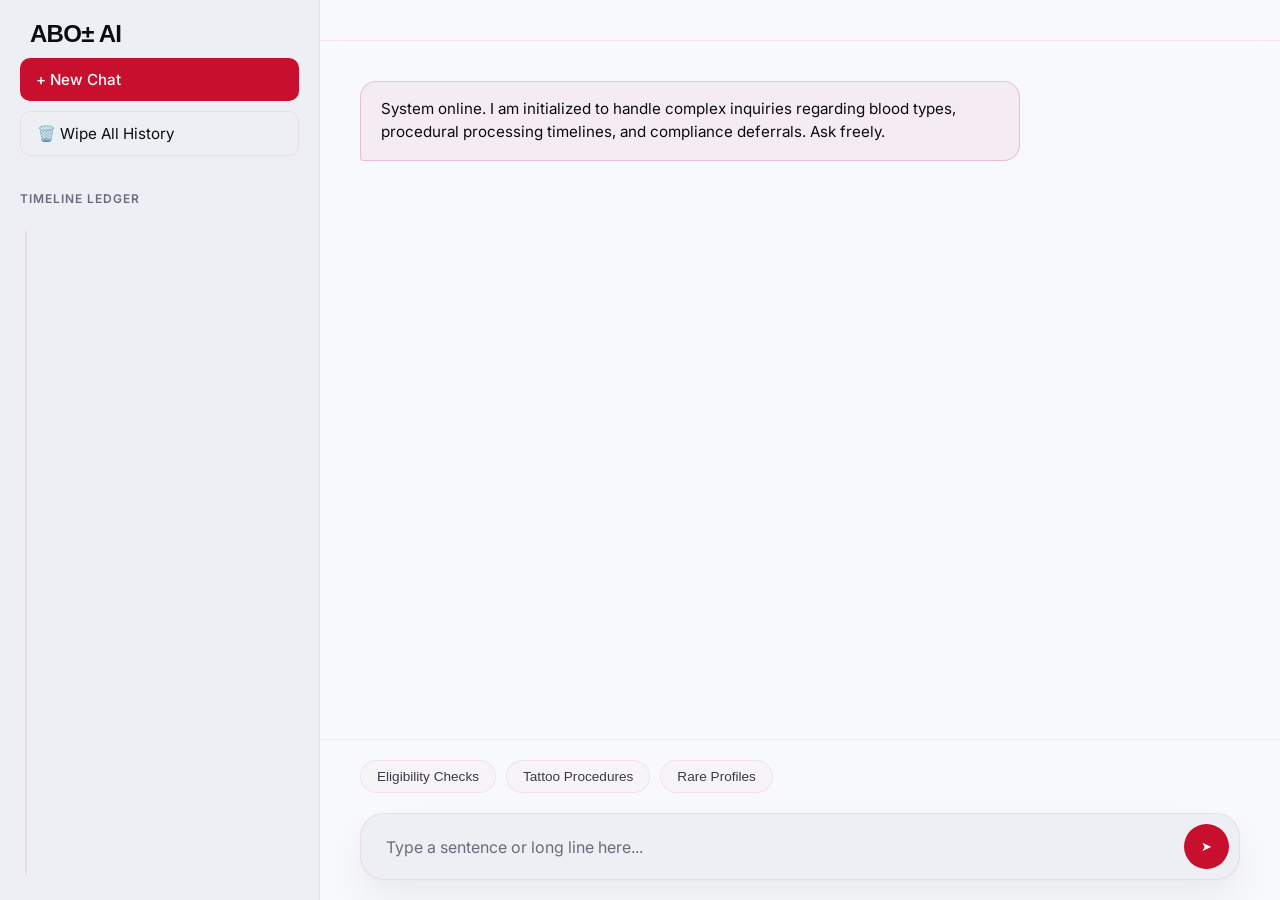
==== aboAI.html @ 91d69509 "Added new feature" ====
<!DOCTYPE html>
<html lang="en" data-theme="dark">
<head>
    <meta charset="UTF-8">
    <meta name="viewport" content="width=device-width, initial-scale=1.0">
    <title>ABO± AI</title>
    <link href="https://fonts.googleapis.com/css2?family=Inter:wght@300;400;500;600&display=swap" rel="stylesheet">
    <link rel="stylesheet" href="abostyles.css">
    <script>
      // Instantly grabs the theme from the main website before the page even renders
      (function(){
        try {
          var t = localStorage.getItem('theme') || 'light';
          document.documentElement.setAttribute('data-theme', t);
        } catch(e) { /* ignore */ }
      })();
    </script>
</head> 
<body>
<div class="sidebar">
        <div class="logo">
            <span class="logo" id="logo"></span> ABO± AI
        </div>
        <button class="btn btn-primary" onclick="startNewChat()">+ New Chat</button>
        <button class="btn" onclick="clearAllHistory()">🗑️ Wipe All History</button>
        
        <div style="margin-top: 25px; font-size: 0.75rem; color: var(--tm); text-transform: uppercase; letter-spacing: 1px; font-weight: 600;">Timeline Ledger</div>
        <div class="history-container" id="historyContainer">
            </div>
    </div>

    <div class="main-chat">
        <div class="header">
        </div>

        <div class="chat-window" id="chatWindow">
            <div class="message msg-ai">
                System online. I am initialized to handle complex inquiries regarding blood types, procedural processing timelines, and compliance deferrals. Ask freely.
            </div>
        </div>

        <div class="input-area">
            <div class="quick-actions">
                <button class="quick-btn" onclick="sendQuickMessage('Am I eligible to donate?')">Eligibility Checks</button>
                <button class="quick-btn" onclick="sendQuickMessage('Can I donate with a tattoo?')">Tattoo Procedures</button>
                <button class="quick-btn" onclick="sendQuickMessage('What are the rare blood types?')">Rare Profiles</button>
            </div>
            <div class="input-box">
                <input type="text" id="userInput" placeholder="Type a sentence or long line here..." autocomplete="off" onkeypress="handleEnter(event)">
                <button class="send-btn" onclick="processUserInput()">➤</button>
            </div>
        </div>
    </div>
    
    <script src="aboscript.js"></script>
</body>
</html>
---- abostyles.css ----
:root {
            --c:        #C8102E; 
            --cb:       #FF1F3D; 
            --fd:       'Cabinet Grotesk', sans-serif;
            --fb:       'Inter Variable', 'Inter', sans-serif;
            --r3:       24px; 
            --r2:       16px; 
            --r1:       10px;
            --ease:     cubic-bezier(0.16, 1, 0.3, 1);
            --spring:   cubic-bezier(0.34, 1.56, 0.64, 1);

            /* Dark Mode */
            --cg:       rgba(200, 16, 46, 0.38); 
            --cs:       rgba(200, 16, 46, 0.10); 
            --bg:       #05050A; 
            --bg2:      #0A0A14; 
            --card:     rgba(10, 10, 20, 0.75);
            --glass:    rgba(255, 255, 255, 0.03);
            --gborder:  rgba(255, 255, 255, 0.08);
            
            --tp:       #F4F4F9; 
            --ts:       rgba(244, 244, 249, 0.65);
            --tm:       rgba(244, 244, 249, 0.35);
            
            --sc:       0 20px 50px rgba(0, 0, 0, 0.6), inset 0 1px 0 rgba(255, 255, 255, 0.1);
            --sg:       0 0 100px rgba(200, 16, 46, 0.25), 0 30px 80px rgba(0, 0, 0, 0.7);
        }

        [data-theme="light"] {
            --bg:       #F8F9FC; 
            --bg2:      #EDEFF5; 
            --card:     rgba(255, 255, 255, 0.85); 
            --glass:    rgba(200, 16, 46, 0.02); 
            --gborder:  rgba(200, 16, 46, 0.08); 
            --cg:       rgba(200, 16, 46, 0.20);
            --cs:       rgba(200, 16, 46, 0.05);
            --tp:       #0B0B13; 
            --ts:       #3A3A47; 
            --tm:       #6B6B7B; 
            --sc:       0 20px 40px rgba(11, 11, 19, 0.06), 0 1px 3px rgba(11, 11, 19, 0.02);
            --sg:       0 0 60px rgba(200, 16, 46, 0.08), 0 20px 50px rgba(11, 11, 19, 0.05);
        }

        * { box-sizing: border-box; margin: 0; padding: 0; }
        body {
            font-family: var(--fb);
            background-color: var(--bg);
            color: var(--tp);
            display: flex;
            height: 100vh;
            overflow: hidden;
            transition: background-color 0.3s var(--ease), color 0.3s var(--ease);
        }

        /* --- Sidebar Navigation --- */
        .sidebar {
            width: 320px;
            background-color: var(--bg2);
            border-right: 1px solid var(--gborder);
            display: flex;
            flex-direction: column;
            padding: 20px;
            z-index: 10;
        }
        .brand {
            font-size: 1.2rem;
            font-weight: 600;
            color: var(--c);
            margin-bottom: 25px;
            display: flex;
            align-items: center;
            gap: 10px;
        }
        .btn {
            background: transparent;
            color: var(--tp);
            border: 1px solid var(--gborder);
            padding: 12px 16px;
            border-radius: var(--r1);
            cursor: pointer;
            font-family: var(--fb);
            font-size: 0.95rem;
            text-align: left;
            transition: all 0.2s var(--ease);
            margin-bottom: 10px;
            display: flex;
            align-items: center;
            gap: 10px;
        }
        .btn:hover { background-color: var(--cs); border-color: var(--c); }
        .btn-primary { background-color: var(--c); color: white; border: none; font-weight: 500;}
        .btn-primary:hover { background-color: var(--cb); box-shadow: 0 0 15px var(--cg); }
        
        /* --- Timeline History Dot Line Layout --- */
        .history-container {
            flex: 1;
            overflow-y: auto;
            margin-top: 20px;
            padding-left: 15px;
            position: relative;
        }
        /* The structural vertical dot-line track */
        .history-container::before {
            content: '';
            position: absolute;
            left: 5px;
            top: 5px;
            bottom: 5px;
            width: 2px;
            background-color: var(--gborder);
        }
        .history-item {
            position: relative;
            display: flex;
            align-items: center;
            justify-content: space-between;
            padding: 10px 12px;
            background-color: var(--glass);
            border: 1px solid var(--gborder);
            border-radius: var(--r1);
            margin-bottom: 12px;
            transition: all 0.2s var(--ease);
        }
        .history-item:hover {
            border-color: var(--tm);
            background-color: rgba(255, 255, 255, 0.05);
        }
        .history-item.pinned {
            border-color: var(--cg);
            background-color: var(--cs);
        }
        /* The individual dots connected to the line */
        .history-item::before {
            content: '';
            position: absolute;
            left: -14px;
            top: 50%;
            transform: translateY(-50%);
            width: 8px;
            height: 8px;
            border-radius: 50%;
            background-color: var(--tm);
            border: 2px solid var(--bg2);
            transition: background-color 0.2s var(--ease);
            z-index: 2;
        }
        .history-item:hover::before { background-color: var(--c); }
        .history-item.pinned::before { background-color: var(--cb); }

        .history-text {
            font-size: 0.85rem;
            color: var(--ts);
            white-space: nowrap;
            overflow: hidden;
            text-overflow: ellipsis;
            width: 70%;
            cursor: pointer;
        }
        .history-actions {
            display: flex;
            gap: 6px;
        }
        .action-btn {
            background: transparent;
            border: none;
            cursor: pointer;
            padding: 4px;
            font-size: 0.9rem;
            border-radius: 4px;
            transition: transform 0.1s ease, opacity 0.2s ease;
            opacity: 0.6;
        }
        .action-btn:hover { opacity: 1; transform: scale(1.15); }

        /* --- Active Session Indicators --- */
.history-item.active {
    border-color: var(--c);
    background-color: var(--cs);
}

.history-item.active::before {
    background-color: var(--c);
}

.history-item.active .history-text {
    color: var(--tp);
    font-weight: 500;
}

/* Adjust action buttons to align perfectly with SVG rendering */
.action-btn {
    display: inline-flex;
    align-items: center;
    justify-content: center;
}
.action-btn hover {
    color: var(--cb) !important;
}

        /* --- Main Interface Layout --- */
        .main-chat {
            flex: 1;
            display: flex;
            flex-direction: column;
            position: relative;
        }
        .header {
            padding: 20px 40px;
            border-bottom: 1px solid var(--gborder);
            display: flex;
            justify-content: space-between;
            align-items: center;
            background-color: rgba(var(--bg), 0.8);
            backdrop-filter: blur(10px);
        }
        .theme-toggle {
            background: var(--glass);
            border: 1px solid var(--gborder);
            color: var(--tp);
            padding: 8px 16px;
            border-radius: var(--r1);
            cursor: pointer;
        }

        .chat-window {
            flex: 1;
            padding: 40px;
            overflow-y: auto;
            display: flex;
            flex-direction: column;
            gap: 20px;
        }
        .message {
            max-width: 75%;
            padding: 16px 20px;
            border-radius: var(--r2);
            line-height: 1.5;
            font-size: 0.95rem;
            animation: fadeIn 0.25s var(--ease);
        }
        @keyframes fadeIn { from { opacity: 0; transform: translateY(8px); } to { opacity: 1; transform: translateY(0); } }
        
        .msg-user {
            align-self: flex-end;
            background-color: var(--glass);
            border: 1px solid var(--gborder);
            color: var(--tp);
            border-bottom-right-radius: 4px;
        }
        .msg-ai {
            align-self: flex-start;
            background-color: var(--cs);
            border: 1px solid var(--cg);
            color: var(--tp);
            border-bottom-left-radius: 4px;
        }

        /* --- Input System --- */
        .input-area {
            padding: 20px 40px;
            background-color: var(--bg);
            border-top: 1px solid var(--gborder);
        }
        .quick-actions {
            display: flex;
            gap: 10px;
            margin-bottom: 15px;
            overflow-x: auto;
            padding-bottom: 5px;
        }
        .quick-btn {
            background: var(--glass);
            border: 1px solid var(--gborder);
            color: var(--ts);
            padding: 8px 16px;
            border-radius: 20px;
            font-size: 0.85rem;
            cursor: pointer;
            white-space: nowrap;
            transition: all 0.2s var(--ease);
        }
        .quick-btn:hover { background: var(--cs); color: var(--c); border-color: var(--cg); }

        .input-box {
            display: flex;
            gap: 10px;
            background-color: var(--bg2);
            padding: 10px;
            border-radius: var(--r3);
            border: 1px solid var(--gborder);
            box-shadow: var(--sc);
        }
        .input-box input {
            flex: 1;
            background: transparent;
            border: none;
            color: var(--tp);
            padding: 10px 15px;
            font-size: 1rem;
            font-family: var(--fb);
            outline: none;
        }
        .input-box input::placeholder { color: var(--tm); }
        .send-btn {
            background-color: var(--c);
            color: white;
            border: none;
            border-radius: 50%;
            width: 45px;
            height: 45px;
            cursor: pointer;
            display: flex;
            align-items: center;
            justify-content: center;
            transition: background-color 0.2s var(--ease);
        }
        .send-btn:hover { background-color: var(--cb); }

        @media (max-width: 768px) {
            .sidebar { display: none; }
            .chat-window, .input-area { padding: 20px; }
            .message { max-width: 90%; }
        }
        .logo { font-family: var(--fd); font-size: 1.5rem; font-weight: 800; letter-spacing: -0.03em; display: flex; align-items: center; gap: 10px; flex-shrink: 0; margin-bottom: 10px;}

        /* Hover effect to make the border and background lightly red */
        .dlt {
            background-color: #fef2f2;
            border-color: #ef4444;
            color: #ef4444;
        }

        /* Controls the size of the SVG inside the button */
        .dlt {
            width: 18px;
            height: 18px;
        }
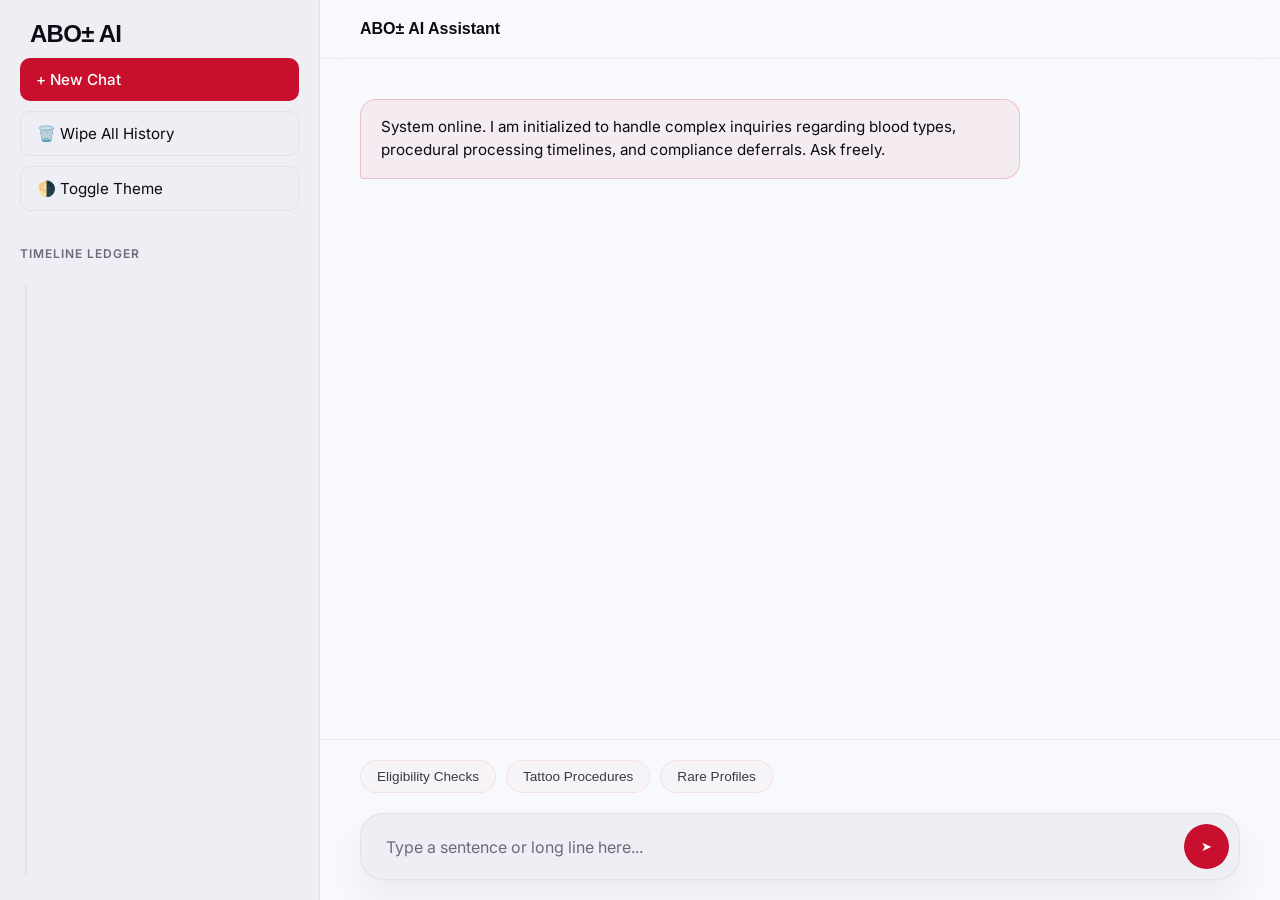
==== commit 3c9e41fb: "Fixed bug" ====
--- a/aboAI.html
+++ b/aboAI.html
@@ -17,12 +17,15 @@
     </script>
 </head> 
 <body>
-<div class="sidebar">
+    <div class="sidebar-overlay" id="sidebarOverlay"></div>
+
+    <div class="sidebar">
         <div class="logo">
             <span class="logo" id="logo"></span> ABO± AI
         </div>
         <button class="btn btn-primary" onclick="startNewChat()">+ New Chat</button>
         <button class="btn" onclick="clearAllHistory()">🗑️ Wipe All History</button>
+        <button class="btn" onclick="toggleTheme()">🌗 Toggle Theme</button>
         
         <div style="margin-top: 25px; font-size: 0.75rem; color: var(--tm); text-transform: uppercase; letter-spacing: 1px; font-weight: 600;">Timeline Ledger</div>
         <div class="history-container" id="historyContainer">
@@ -31,6 +34,8 @@
 
     <div class="main-chat">
         <div class="header">
+            <button class="mobile-menu-toggle" id="menuToggle">☰</button>
+            <div class="header-title" style="font-family: var(--fd); font-weight: 700; color: var(--tp);">ABO± AI Assistant</div>
         </div>
 
         <div class="chat-window" id="chatWindow">
--- a/abostyles.css
+++ b/abostyles.css
@@ -1,337 +1,329 @@
 :root {
-            --c:        #C8102E; 
-            --cb:       #FF1F3D; 
-            --fd:       'Cabinet Grotesk', sans-serif;
-            --fb:       'Inter Variable', 'Inter', sans-serif;
-            --r3:       24px; 
-            --r2:       16px; 
-            --r1:       10px;
-            --ease:     cubic-bezier(0.16, 1, 0.3, 1);
-            --spring:   cubic-bezier(0.34, 1.56, 0.64, 1);
-
-            /* Dark Mode */
-            --cg:       rgba(200, 16, 46, 0.38); 
-            --cs:       rgba(200, 16, 46, 0.10); 
-            --bg:       #05050A; 
-            --bg2:      #0A0A14; 
-            --card:     rgba(10, 10, 20, 0.75);
-            --glass:    rgba(255, 255, 255, 0.03);
-            --gborder:  rgba(255, 255, 255, 0.08);
-            
-            --tp:       #F4F4F9; 
-            --ts:       rgba(244, 244, 249, 0.65);
-            --tm:       rgba(244, 244, 249, 0.35);
-            
-            --sc:       0 20px 50px rgba(0, 0, 0, 0.6), inset 0 1px 0 rgba(255, 255, 255, 0.1);
-            --sg:       0 0 100px rgba(200, 16, 46, 0.25), 0 30px 80px rgba(0, 0, 0, 0.7);
-        }
-
-        [data-theme="light"] {
-            --bg:       #F8F9FC; 
-            --bg2:      #EDEFF5; 
-            --card:     rgba(255, 255, 255, 0.85); 
-            --glass:    rgba(200, 16, 46, 0.02); 
-            --gborder:  rgba(200, 16, 46, 0.08); 
-            --cg:       rgba(200, 16, 46, 0.20);
-            --cs:       rgba(200, 16, 46, 0.05);
-            --tp:       #0B0B13; 
-            --ts:       #3A3A47; 
-            --tm:       #6B6B7B; 
-            --sc:       0 20px 40px rgba(11, 11, 19, 0.06), 0 1px 3px rgba(11, 11, 19, 0.02);
-            --sg:       0 0 60px rgba(200, 16, 46, 0.08), 0 20px 50px rgba(11, 11, 19, 0.05);
-        }
-
-        * { box-sizing: border-box; margin: 0; padding: 0; }
-        body {
-            font-family: var(--fb);
-            background-color: var(--bg);
-            color: var(--tp);
-            display: flex;
-            height: 100vh;
-            overflow: hidden;
-            transition: background-color 0.3s var(--ease), color 0.3s var(--ease);
-        }
-
-        /* --- Sidebar Navigation --- */
-        .sidebar {
-            width: 320px;
-            background-color: var(--bg2);
-            border-right: 1px solid var(--gborder);
-            display: flex;
-            flex-direction: column;
-            padding: 20px;
-            z-index: 10;
-        }
-        .brand {
-            font-size: 1.2rem;
-            font-weight: 600;
-            color: var(--c);
-            margin-bottom: 25px;
-            display: flex;
-            align-items: center;
-            gap: 10px;
-        }
-        .btn {
-            background: transparent;
-            color: var(--tp);
-            border: 1px solid var(--gborder);
-            padding: 12px 16px;
-            border-radius: var(--r1);
-            cursor: pointer;
-            font-family: var(--fb);
-            font-size: 0.95rem;
-            text-align: left;
-            transition: all 0.2s var(--ease);
-            margin-bottom: 10px;
-            display: flex;
-            align-items: center;
-            gap: 10px;
-        }
-        .btn:hover { background-color: var(--cs); border-color: var(--c); }
-        .btn-primary { background-color: var(--c); color: white; border: none; font-weight: 500;}
-        .btn-primary:hover { background-color: var(--cb); box-shadow: 0 0 15px var(--cg); }
-        
-        /* --- Timeline History Dot Line Layout --- */
-        .history-container {
-            flex: 1;
-            overflow-y: auto;
-            margin-top: 20px;
-            padding-left: 15px;
-            position: relative;
-        }
-        /* The structural vertical dot-line track */
-        .history-container::before {
-            content: '';
-            position: absolute;
-            left: 5px;
-            top: 5px;
-            bottom: 5px;
-            width: 2px;
-            background-color: var(--gborder);
-        }
-        .history-item {
-            position: relative;
-            display: flex;
-            align-items: center;
-            justify-content: space-between;
-            padding: 10px 12px;
-            background-color: var(--glass);
-            border: 1px solid var(--gborder);
-            border-radius: var(--r1);
-            margin-bottom: 12px;
-            transition: all 0.2s var(--ease);
-        }
-        .history-item:hover {
-            border-color: var(--tm);
-            background-color: rgba(255, 255, 255, 0.05);
-        }
-        .history-item.pinned {
-            border-color: var(--cg);
-            background-color: var(--cs);
-        }
-        /* The individual dots connected to the line */
-        .history-item::before {
-            content: '';
-            position: absolute;
-            left: -14px;
-            top: 50%;
-            transform: translateY(-50%);
-            width: 8px;
-            height: 8px;
-            border-radius: 50%;
-            background-color: var(--tm);
-            border: 2px solid var(--bg2);
-            transition: background-color 0.2s var(--ease);
-            z-index: 2;
-        }
-        .history-item:hover::before { background-color: var(--c); }
-        .history-item.pinned::before { background-color: var(--cb); }
-
-        .history-text {
-            font-size: 0.85rem;
-            color: var(--ts);
-            white-space: nowrap;
-            overflow: hidden;
-            text-overflow: ellipsis;
-            width: 70%;
-            cursor: pointer;
-        }
-        .history-actions {
-            display: flex;
-            gap: 6px;
-        }
-        .action-btn {
-            background: transparent;
-            border: none;
-            cursor: pointer;
-            padding: 4px;
-            font-size: 0.9rem;
-            border-radius: 4px;
-            transition: transform 0.1s ease, opacity 0.2s ease;
-            opacity: 0.6;
-        }
-        .action-btn:hover { opacity: 1; transform: scale(1.15); }
-
-        /* --- Active Session Indicators --- */
-.history-item.active {
-    border-color: var(--c);
-    background-color: var(--cs);
-}
-
-.history-item.active::before {
+    --c:        #C8102E; 
+    --cb:       #FF1F3D; 
+    --fd:       'Cabinet Grotesk', sans-serif;
+    --fb:       'Inter Variable', 'Inter', sans-serif;
+    --r3:       24px; 
+    --r2:       16px; 
+    --r1:       10px;
+    --ease:     cubic-bezier(0.16, 1, 0.3, 1);
+    --spring:   cubic-bezier(0.34, 1.56, 0.64, 1);
+
+    /* Dark Mode */
+    --cg:       rgba(200, 16, 46, 0.38); 
+    --cs:       rgba(200, 16, 46, 0.10); 
+    --bg:       #05050A; 
+    --bg2:      #0A0A14; 
+    --card:     rgba(10, 10, 20, 0.75);
+    --glass:    rgba(255, 255, 255, 0.03);
+    --gborder:  rgba(255, 255, 255, 0.08);
+    
+    --tp:       #F4F4F9; 
+    --ts:       rgba(244, 244, 249, 0.65);
+    --tm:       rgba(244, 244, 249, 0.35);
+    
+    --sc:       0 20px 50px rgba(0, 0, 0, 0.6), inset 0 1px 0 rgba(255, 255, 255, 0.1);
+    --sg:       0 0 100px rgba(200, 16, 46, 0.25), 0 30px 80px rgba(0, 0, 0, 0.7);
+}
+
+[data-theme="light"] {
+    --bg:       #F8F9FC; 
+    --bg2:      #EDEFF5; 
+    --card:     rgba(255, 255, 255, 0.85); 
+    --glass:    rgba(200, 16, 46, 0.02); 
+    --gborder:  rgba(200, 16, 46, 0.08); 
+    --cg:       rgba(200, 16, 46, 0.20);
+    --cs:       rgba(200, 16, 46, 0.05);
+    --tp:       #0B0B13; 
+    --ts:       #3A3A47; 
+    --tm:       #6B6B7B; 
+    --sc:       0 20px 40px rgba(11, 11, 19, 0.06), 0 1px 3px rgba(11, 11, 19, 0.02);
+    --sg:       0 0 60px rgba(200, 16, 46, 0.08), 0 20px 50px rgba(11, 11, 19, 0.05);
+}
+
+* { box-sizing: border-box; margin: 0; padding: 0; }
+body {
+    font-family: var(--fb);
+    background-color: var(--bg);
+    color: var(--tp);
+    display: flex;
+    height: 100vh;
+    overflow: hidden;
+    transition: background-color 0.3s var(--ease), color 0.3s var(--ease);
+}
+
+/* --- Sidebar Navigation --- */
+.sidebar {
+    width: 320px;
+    background-color: var(--bg2);
+    border-right: 1px solid var(--gborder);
+    display: flex;
+    flex-direction: column;
+    padding: 20px;
+    z-index: 50; /* Ensure it stays above the overlay */
+}
+.brand {
+    font-size: 1.2rem;
+    font-weight: 600;
+    color: var(--c);
+    margin-bottom: 25px;
+    display: flex;
+    align-items: center;
+    gap: 10px;
+}
+.btn {
+    background: transparent;
+    color: var(--tp);
+    border: 1px solid var(--gborder);
+    padding: 12px 16px;
+    border-radius: var(--r1);
+    cursor: pointer;
+    font-family: var(--fb);
+    font-size: 0.95rem;
+    text-align: left;
+    transition: all 0.2s var(--ease);
+    margin-bottom: 10px;
+    display: flex;
+    align-items: center;
+    gap: 10px;
+}
+.btn:hover { background-color: var(--cs); border-color: var(--c); }
+.btn-primary { background-color: var(--c); color: white; border: none; font-weight: 500;}
+.btn-primary:hover { background-color: var(--cb); box-shadow: 0 0 15px var(--cg); }
+
+/* --- Timeline History --- */
+.history-container {
+    flex: 1;
+    overflow-y: auto;
+    margin-top: 20px;
+    padding-left: 15px;
+    position: relative;
+}
+.history-container::before {
+    content: '';
+    position: absolute;
+    left: 5px;
+    top: 5px;
+    bottom: 5px;
+    width: 2px;
+    background-color: var(--gborder);
+}
+.history-item {
+    position: relative;
+    display: flex;
+    align-items: center;
+    justify-content: space-between;
+    padding: 10px 12px;
+    background-color: var(--glass);
+    border: 1px solid var(--gborder);
+    border-radius: var(--r1);
+    margin-bottom: 12px;
+    transition: all 0.2s var(--ease);
+}
+.history-item:hover { border-color: var(--tm); background-color: rgba(255, 255, 255, 0.05); }
+.history-item.pinned { border-color: var(--cg); background-color: var(--cs); }
+.history-item::before {
+    content: '';
+    position: absolute;
+    left: -14px;
+    top: 50%;
+    transform: translateY(-50%);
+    width: 8px;
+    height: 8px;
+    border-radius: 50%;
+    background-color: var(--tm);
+    border: 2px solid var(--bg2);
+    transition: background-color 0.2s var(--ease);
+    z-index: 2;
+}
+.history-item:hover::before { background-color: var(--c); }
+.history-item.pinned::before { background-color: var(--cb); }
+
+.history-text {
+    font-size: 0.85rem;
+    color: var(--ts);
+    white-space: nowrap;
+    overflow: hidden;
+    text-overflow: ellipsis;
+    width: 70%;
+    cursor: pointer;
+}
+.history-actions { display: flex; gap: 6px; }
+.action-btn {
+    background: transparent;
+    border: none;
+    cursor: pointer;
+    padding: 4px;
+    font-size: 0.9rem;
+    border-radius: 4px;
+    transition: transform 0.1s ease, opacity 0.2s ease;
+    opacity: 0.6;
+    display: inline-flex;
+    align-items: center;
+    justify-content: center;
+}
+.action-btn:hover { opacity: 1; transform: scale(1.15); color: var(--cb) !important; }
+
+.history-item.active { border-color: var(--c); background-color: var(--cs); }
+.history-item.active::before { background-color: var(--c); }
+.history-item.active .history-text { color: var(--tp); font-weight: 500; }
+
+.dlt { background-color: #fef2f2; border-color: #ef4444; color: #ef4444; width: 18px; height: 18px; }
+
+/* --- Main Interface Layout --- */
+.main-chat {
+    flex: 1;
+    display: flex;
+    flex-direction: column;
+    position: relative;
+    min-width: 0;
+}
+.header {
+    padding: 20px 40px;
+    border-bottom: 1px solid var(--gborder);
+    display: flex;
+    justify-content: flex-start;
+    align-items: center;
+    background-color: rgba(var(--bg), 0.8);
+    backdrop-filter: blur(10px);
+    gap: 15px;
+}
+
+.chat-window {
+    flex: 1;
+    padding: 40px;
+    overflow-y: auto;
+    display: flex;
+    flex-direction: column;
+    gap: 20px;
+}
+.message {
+    max-width: 75%;
+    padding: 16px 20px;
+    border-radius: var(--r2);
+    line-height: 1.5;
+    font-size: 0.95rem;
+    animation: fadeIn 0.25s var(--ease);
+}
+@keyframes fadeIn { from { opacity: 0; transform: translateY(8px); } to { opacity: 1; transform: translateY(0); } }
+
+.msg-user { align-self: flex-end; background-color: var(--glass); border: 1px solid var(--gborder); color: var(--tp); border-bottom-right-radius: 4px; }
+.msg-ai { align-self: flex-start; background-color: var(--cs); border: 1px solid var(--cg); color: var(--tp); border-bottom-left-radius: 4px; }
+
+/* --- Input System --- */
+.input-area {
+    padding: 20px 40px;
+    background-color: var(--bg);
+    border-top: 1px solid var(--gborder);
+}
+.quick-actions {
+    display: flex;
+    gap: 10px;
+    margin-bottom: 15px;
+    overflow-x: auto;
+    padding-bottom: 5px;
+}
+.quick-btn {
+    background: var(--glass);
+    border: 1px solid var(--gborder);
+    color: var(--ts);
+    padding: 8px 16px;
+    border-radius: 20px;
+    font-size: 0.85rem;
+    cursor: pointer;
+    white-space: nowrap;
+    transition: all 0.2s var(--ease);
+}
+.quick-btn:hover { background: var(--cs); color: var(--c); border-color: var(--cg); }
+
+.input-box {
+    display: flex;
+    gap: 10px;
+    background-color: var(--bg2);
+    padding: 10px;
+    border-radius: var(--r3);
+    border: 1px solid var(--gborder);
+    box-shadow: var(--sc);
+}
+.input-box input {
+    flex: 1;
+    background: transparent;
+    border: none;
+    color: var(--tp);
+    padding: 10px 15px;
+    font-size: 1rem;
+    font-family: var(--fb);
+    outline: none;
+    width: 100%;
+}
+.input-box input::placeholder { color: var(--tm); }
+.send-btn {
     background-color: var(--c);
-}
-
-.history-item.active .history-text {
+    color: white;
+    border: none;
+    border-radius: 50%;
+    width: 45px;
+    height: 45px;
+    cursor: pointer;
+    display: flex;
+    align-items: center;
+    justify-content: center;
+    transition: background-color 0.2s var(--ease);
+    flex-shrink: 0;
+}
+.send-btn:hover { background-color: var(--cb); }
+.logo { font-family: var(--fd); font-size: 1.5rem; font-weight: 800; letter-spacing: -0.03em; display: flex; align-items: center; gap: 10px; flex-shrink: 0; margin-bottom: 10px;}
+
+/* --- Mobile Menu & Overlay Utilities --- */
+.mobile-menu-toggle {
+    display: none;
+    background: transparent;
+    border: none;
     color: var(--tp);
-    font-weight: 500;
-}
-
-/* Adjust action buttons to align perfectly with SVG rendering */
-.action-btn {
-    display: inline-flex;
-    align-items: center;
-    justify-content: center;
-}
-.action-btn hover {
-    color: var(--cb) !important;
-}
-
-        /* --- Main Interface Layout --- */
-        .main-chat {
-            flex: 1;
-            display: flex;
-            flex-direction: column;
-            position: relative;
-        }
-        .header {
-            padding: 20px 40px;
-            border-bottom: 1px solid var(--gborder);
-            display: flex;
-            justify-content: space-between;
-            align-items: center;
-            background-color: rgba(var(--bg), 0.8);
-            backdrop-filter: blur(10px);
-        }
-        .theme-toggle {
-            background: var(--glass);
-            border: 1px solid var(--gborder);
-            color: var(--tp);
-            padding: 8px 16px;
-            border-radius: var(--r1);
-            cursor: pointer;
-        }
-
-        .chat-window {
-            flex: 1;
-            padding: 40px;
-            overflow-y: auto;
-            display: flex;
-            flex-direction: column;
-            gap: 20px;
-        }
-        .message {
-            max-width: 75%;
-            padding: 16px 20px;
-            border-radius: var(--r2);
-            line-height: 1.5;
-            font-size: 0.95rem;
-            animation: fadeIn 0.25s var(--ease);
-        }
-        @keyframes fadeIn { from { opacity: 0; transform: translateY(8px); } to { opacity: 1; transform: translateY(0); } }
-        
-        .msg-user {
-            align-self: flex-end;
-            background-color: var(--glass);
-            border: 1px solid var(--gborder);
-            color: var(--tp);
-            border-bottom-right-radius: 4px;
-        }
-        .msg-ai {
-            align-self: flex-start;
-            background-color: var(--cs);
-            border: 1px solid var(--cg);
-            color: var(--tp);
-            border-bottom-left-radius: 4px;
-        }
-
-        /* --- Input System --- */
-        .input-area {
-            padding: 20px 40px;
-            background-color: var(--bg);
-            border-top: 1px solid var(--gborder);
-        }
-        .quick-actions {
-            display: flex;
-            gap: 10px;
-            margin-bottom: 15px;
-            overflow-x: auto;
-            padding-bottom: 5px;
-        }
-        .quick-btn {
-            background: var(--glass);
-            border: 1px solid var(--gborder);
-            color: var(--ts);
-            padding: 8px 16px;
-            border-radius: 20px;
-            font-size: 0.85rem;
-            cursor: pointer;
-            white-space: nowrap;
-            transition: all 0.2s var(--ease);
-        }
-        .quick-btn:hover { background: var(--cs); color: var(--c); border-color: var(--cg); }
-
-        .input-box {
-            display: flex;
-            gap: 10px;
-            background-color: var(--bg2);
-            padding: 10px;
-            border-radius: var(--r3);
-            border: 1px solid var(--gborder);
-            box-shadow: var(--sc);
-        }
-        .input-box input {
-            flex: 1;
-            background: transparent;
-            border: none;
-            color: var(--tp);
-            padding: 10px 15px;
-            font-size: 1rem;
-            font-family: var(--fb);
-            outline: none;
-        }
-        .input-box input::placeholder { color: var(--tm); }
-        .send-btn {
-            background-color: var(--c);
-            color: white;
-            border: none;
-            border-radius: 50%;
-            width: 45px;
-            height: 45px;
-            cursor: pointer;
-            display: flex;
-            align-items: center;
-            justify-content: center;
-            transition: background-color 0.2s var(--ease);
-        }
-        .send-btn:hover { background-color: var(--cb); }
-
-        @media (max-width: 768px) {
-            .sidebar { display: none; }
-            .chat-window, .input-area { padding: 20px; }
-            .message { max-width: 90%; }
-        }
-        .logo { font-family: var(--fd); font-size: 1.5rem; font-weight: 800; letter-spacing: -0.03em; display: flex; align-items: center; gap: 10px; flex-shrink: 0; margin-bottom: 10px;}
-
-        /* Hover effect to make the border and background lightly red */
-        .dlt {
-            background-color: #fef2f2;
-            border-color: #ef4444;
-            color: #ef4444;
-        }
-
-        /* Controls the size of the SVG inside the button */
-        .dlt {
-            width: 18px;
-            height: 18px;
-        }+    font-size: 1.6rem;
+    cursor: pointer;
+    padding: 4px 8px;
+    transition: transform 0.2s var(--ease);
+}
+.mobile-menu-toggle:hover { transform: scale(1.1); }
+
+.sidebar-overlay {
+    display: none;
+    position: fixed;
+    top: 0; left: 0; right: 0; bottom: 0;
+    background: rgba(0, 0, 0, 0.6);
+    backdrop-filter: blur(4px);
+    z-index: 40; /* Just below the sidebar */
+    opacity: 0;
+    transition: opacity 0.3s var(--ease);
+}
+
+/* --- Responsive Media Queries --- */
+@media (max-width: 768px) {
+    .mobile-menu-toggle { display: block; }
+    
+    .sidebar {
+        position: fixed;
+        top: 0;
+        bottom: 0;
+        left: 0;
+        height: 100%;
+        transform: translateX(-100%);
+        transition: transform 0.3s var(--spring);
+        box-shadow: 2px 0 20px rgba(0,0,0,0.5);
+    }
+    
+    .sidebar.open {
+        transform: translateX(0);
+    }
+
+    .sidebar-overlay.show {
+        display: block;
+        opacity: 1;
+    }
+
+    .header { padding: 15px 20px; }
+    .chat-window { padding: 20px; }
+    .input-area { padding: 15px 20px; }
+    .message { max-width: 95%; }
+}
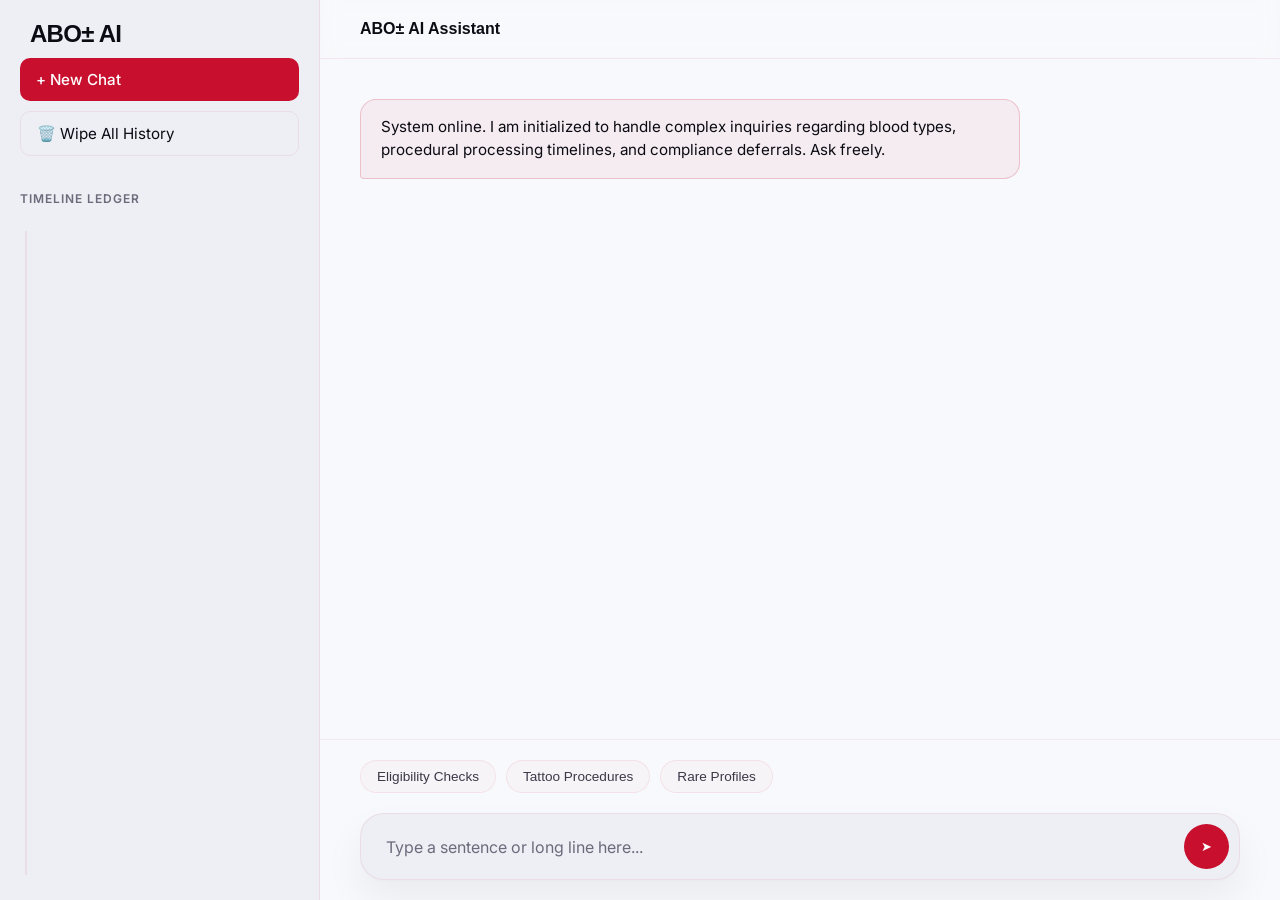
==== commit 3d0fed6b: "Remove use less feature" ====
--- a/aboAI.html
+++ b/aboAI.html
@@ -25,7 +25,6 @@
         </div>
         <button class="btn btn-primary" onclick="startNewChat()">+ New Chat</button>
         <button class="btn" onclick="clearAllHistory()">🗑️ Wipe All History</button>
-        <button class="btn" onclick="toggleTheme()">🌗 Toggle Theme</button>
         
         <div style="margin-top: 25px; font-size: 0.75rem; color: var(--tm); text-transform: uppercase; letter-spacing: 1px; font-weight: 600;">Timeline Ledger</div>
         <div class="history-container" id="historyContainer">
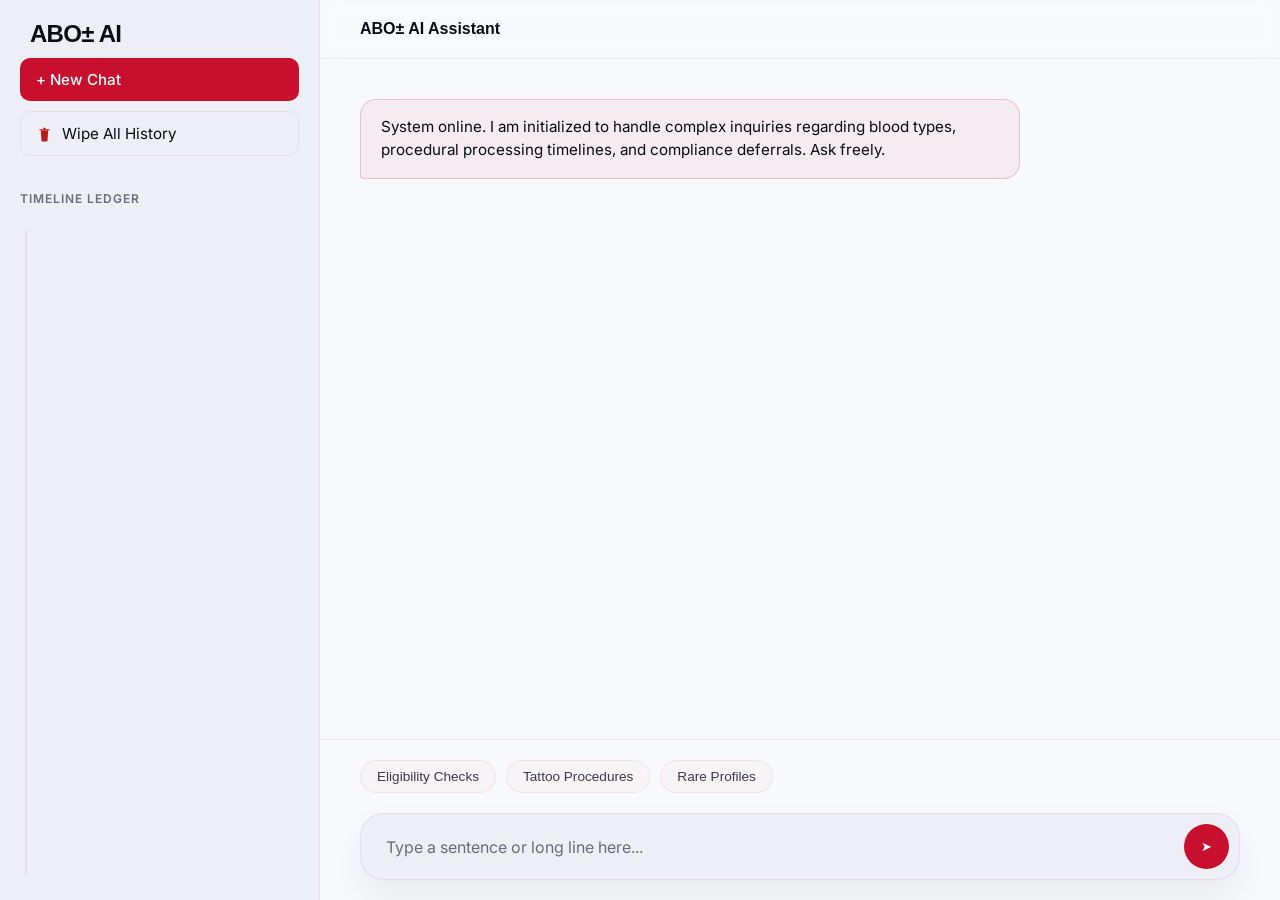
==== commit d7ab0b3a: "Fixed logo" ====
--- a/aboAI.html
+++ b/aboAI.html
@@ -24,7 +24,11 @@
             <span class="logo" id="logo"></span> ABO± AI
         </div>
         <button class="btn btn-primary" onclick="startNewChat()">+ New Chat</button>
-        <button class="btn" onclick="clearAllHistory()">🗑️ Wipe All History</button>
+        <button class="btn" onclick="clearAllHistory()"><svg class="trash-icon" viewBox="0 0 100 120" xmlns="http://www.w3.org/2000/svg">
+    <path class="bin-body" d="M 25 35 L 75 35 L 70 105 A 5 5 0 0 1 65 110 L 35 110 A 5 5 0 0 1 30 105 Z" />
+    <rect class="lid" x="15" y="27" width="70" height="8" rx="4" />
+    <path class="handle" d="M 42 27 L 58 27 L 55 18 L 45 18 Z" />
+  </svg> Wipe All History</button>
         
         <div style="margin-top: 25px; font-size: 0.75rem; color: var(--tm); text-transform: uppercase; letter-spacing: 1px; font-weight: 600;">Timeline Ledger</div>
         <div class="history-container" id="historyContainer">
--- a/abostyles.css
+++ b/abostyles.css
@@ -326,4 +326,22 @@
     .chat-window { padding: 20px; }
     .input-area { padding: 15px 20px; }
     .message { max-width: 95%; }
+}
+/* Container sizing */
+
+/* Base styles for SVG parts */
+.bin-body { fill: #b71c1c; }
+.lid { fill: #e53935; }
+.handle { fill: #7f0000; }
+
+/* Interactive Hover State */
+.trash-container:hover .bin-body {
+  fill: #d32f2f; /* Lighter red on hover */
+}
+
+.trash-container:hover {
+  transform: scale(1.1); /* Slight zoom effect */
+}
+.trash-icon{
+    height: 18px;
 }
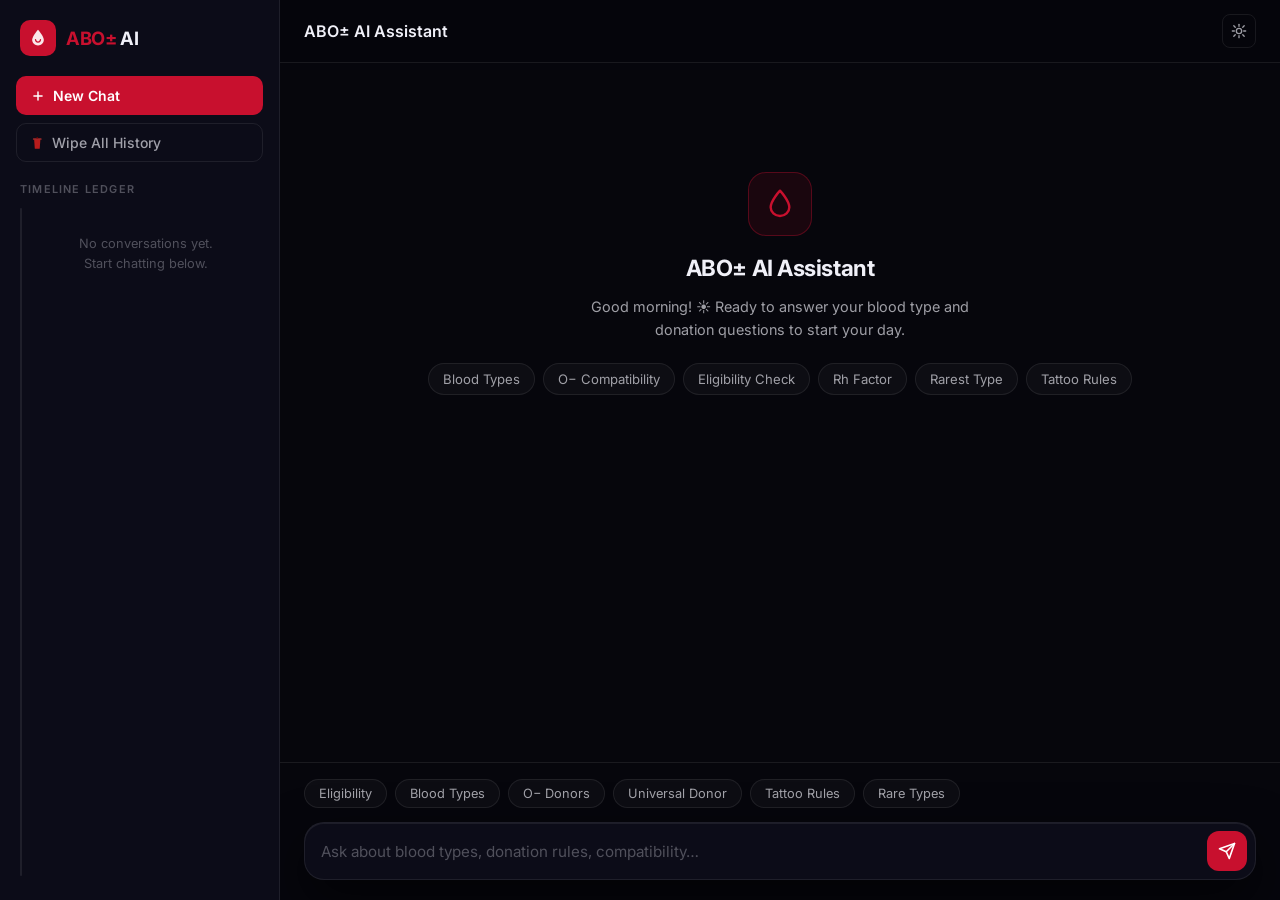
==== commit 9fec2222: "Change AI design" ====
--- a/aboAI.html
+++ b/aboAI.html
@@ -2,64 +2,118 @@
 <html lang="en" data-theme="dark">
 <head>
     <meta charset="UTF-8">
-    <meta name="viewport" content="width=device-width, initial-scale=1.0">
+    <meta name="viewport" content="width=device-width, initial-scale=1.0, maximum-scale=1.0">
     <title>ABO± AI</title>
-    <link href="https://fonts.googleapis.com/css2?family=Inter:wght@300;400;500;600&display=swap" rel="stylesheet">
+    <link href="https://fonts.googleapis.com/css2?family=Inter:wght@300;400;500;600;700&display=swap" rel="stylesheet">
+    <script>
+        (function(){
+            try {
+                var t = localStorage.getItem('theme') || 'dark';
+                document.documentElement.setAttribute('data-theme', t);
+            } catch(e) {}
+        })();
+    </script>
     <link rel="stylesheet" href="abostyles.css">
-    <script>
-      // Instantly grabs the theme from the main website before the page even renders
-      (function(){
-        try {
-          var t = localStorage.getItem('theme') || 'light';
-          document.documentElement.setAttribute('data-theme', t);
-        } catch(e) { /* ignore */ }
-      })();
-    </script>
-</head> 
+</head>
 <body>
-    <div class="sidebar-overlay" id="sidebarOverlay"></div>
-
-    <div class="sidebar">
-        <div class="logo">
-            <span class="logo" id="logo"></span> ABO± AI
+ 
+<div class="sidebar-overlay" id="sidebarOverlay"></div>
+ 
+<div class="sidebar" id="sidebar">
+    <div class="logo-wrap">
+        <div class="logo-mark">
+            <svg viewBox="0 0 24 24" fill="none" xmlns="http://www.w3.org/2000/svg">
+                <path d="M12 2C12 2 5 9.5 5 14.5C5 18.09 8.13 21 12 21C15.87 21 19 18.09 19 14.5C19 9.5 12 2 12 2Z" fill="white" fill-opacity="0.9"/>
+                <path d="M9 14C9 14 9.5 17 12 17C14.5 17 15 14 15 14" stroke="rgba(200,16,46,1)" stroke-width="1.5" stroke-linecap="round"/>
+            </svg>
         </div>
-        <button class="btn btn-primary" onclick="startNewChat()">+ New Chat</button>
-        <button class="btn" onclick="clearAllHistory()"><svg class="trash-icon" viewBox="0 0 100 120" xmlns="http://www.w3.org/2000/svg">
-    <path class="bin-body" d="M 25 35 L 75 35 L 70 105 A 5 5 0 0 1 65 110 L 35 110 A 5 5 0 0 1 30 105 Z" />
-    <rect class="lid" x="15" y="27" width="70" height="8" rx="4" />
-    <path class="handle" d="M 42 27 L 58 27 L 55 18 L 45 18 Z" />
-  </svg> Wipe All History</button>
-        
-        <div style="margin-top: 25px; font-size: 0.75rem; color: var(--tm); text-transform: uppercase; letter-spacing: 1px; font-weight: 600;">Timeline Ledger</div>
-        <div class="history-container" id="historyContainer">
+        <span class="logo-name"><span>ABO±</span> AI</span>
+    </div>
+ 
+    <div class="sidebar-actions">
+        <button class="btn btn-primary" onclick="startNewChat()">
+            <svg width="14" height="14" viewBox="0 0 24 24" fill="none" stroke="currentColor" stroke-width="2.5" stroke-linecap="round" stroke-linejoin="round"><line x1="12" y1="5" x2="12" y2="19"/><line x1="5" y1="12" x2="19" y2="12"/></svg>
+            New Chat
+        </button>
+        <button class="btn" onclick="clearAllHistory()">
+            <svg class="trash-icon" viewBox="0 0 100 120" xmlns="http://www.w3.org/2000/svg">
+                <path class="bin-body" d="M 25 35 L 75 35 L 70 105 A 5 5 0 0 1 65 110 L 35 110 A 5 5 0 0 1 30 105 Z"/>
+                <rect class="lid" x="15" y="27" width="70" height="8" rx="4"/>
+                <path class="handle" d="M 42 27 L 58 27 L 55 18 L 45 18 Z"/>
+            </svg>
+            Wipe All History
+        </button>
+    </div>
+ 
+    <div class="section-label">Timeline Ledger</div>
+    <div class="history-container" id="historyContainer">
+        <div class="history-empty" id="historyEmpty">No conversations yet.<br>Start chatting below.</div>
+    </div>
+</div>
+ 
+<div class="main-chat">
+    <div class="header">
+        <button class="mobile-menu-toggle" id="menuToggle" aria-label="Open sidebar">
+            <svg width="18" height="18" viewBox="0 0 24 24" fill="none" stroke="currentColor" stroke-width="2.2" stroke-linecap="round">
+                <line x1="3" y1="6" x2="21" y2="6"/><line x1="3" y1="12" x2="21" y2="12"/><line x1="3" y1="18" x2="21" y2="18"/>
+            </svg>
+        </button>
+        <div class="header-title">ABO± AI Assistant</div>
+        <div class="header-actions">
+            <button class="icon-btn" onclick="toggleTheme()" title="Toggle theme" aria-label="Toggle theme">
+                <svg width="16" height="16" viewBox="0 0 24 24" fill="none" stroke="currentColor" stroke-width="2" stroke-linecap="round">
+                    <circle cx="12" cy="12" r="4"/>
+                    <line x1="12" y1="2" x2="12" y2="5"/><line x1="12" y1="19" x2="12" y2="22"/>
+                    <line x1="4.22" y1="4.22" x2="6.34" y2="6.34"/><line x1="17.66" y1="17.66" x2="19.78" y2="19.78"/>
+                    <line x1="2" y1="12" x2="5" y2="12"/><line x1="19" y1="12" x2="22" y2="12"/>
+                    <line x1="4.22" y1="19.78" x2="6.34" y2="17.66"/><line x1="17.66" y1="6.34" x2="19.78" y2="4.22"/>
+                </svg>
+            </button>
+        </div>
+    </div>
+ 
+    <div class="chat-window" id="chatWindow">
+        <div class="welcome-screen" id="welcomeScreen">
+            <div class="welcome-icon">
+                <svg viewBox="0 0 24 24" fill="none" stroke="currentColor" stroke-width="1.8" stroke-linecap="round" stroke-linejoin="round">
+                    <path d="M12 2C12 2 5 9.5 5 14.5C5 18.09 8.13 21 12 21C15.87 21 19 18.09 19 14.5C19 9.5 12 2 12 2Z"/>
+                </svg>
             </div>
-    </div>
-
-    <div class="main-chat">
-        <div class="header">
-            <button class="mobile-menu-toggle" id="menuToggle">☰</button>
-            <div class="header-title" style="font-family: var(--fd); font-weight: 700; color: var(--tp);">ABO± AI Assistant</div>
-        </div>
-
-        <div class="chat-window" id="chatWindow">
-            <div class="message msg-ai">
-                System online. I am initialized to handle complex inquiries regarding blood types, procedural processing timelines, and compliance deferrals. Ask freely.
-            </div>
-        </div>
-
-        <div class="input-area">
-            <div class="quick-actions">
-                <button class="quick-btn" onclick="sendQuickMessage('Am I eligible to donate?')">Eligibility Checks</button>
-                <button class="quick-btn" onclick="sendQuickMessage('Can I donate with a tattoo?')">Tattoo Procedures</button>
-                <button class="quick-btn" onclick="sendQuickMessage('What are the rare blood types?')">Rare Profiles</button>
-            </div>
-            <div class="input-box">
-                <input type="text" id="userInput" placeholder="Type a sentence or long line here..." autocomplete="off" onkeypress="handleEnter(event)">
-                <button class="send-btn" onclick="processUserInput()">➤</button>
+            <div class="welcome-title">ABO± AI Assistant</div>
+            <div class="welcome-sub" id="welcomeGreeting">Your intelligent guide to blood types, donation eligibility, and transfusion compatibility.</div>
+            <div class="welcome-chips">
+                <div class="welcome-chip" onclick="sendQuickMessage('What are the blood types?')">Blood Types</div>
+                <div class="welcome-chip" onclick="sendQuickMessage('Who can O negative donate to?')">O− Compatibility</div>
+                <div class="welcome-chip" onclick="sendQuickMessage('Am I eligible to donate blood?')">Eligibility Check</div>
+                <div class="welcome-chip" onclick="sendQuickMessage('What is the Rh factor?')">Rh Factor</div>
+                <div class="welcome-chip" onclick="sendQuickMessage('What is the rarest blood type?')">Rarest Type</div>
+                <div class="welcome-chip" onclick="sendQuickMessage('Can I donate after a tattoo?')">Tattoo Rules</div>
             </div>
         </div>
     </div>
-    
-    <script src="aboscript.js"></script>
+ 
+    <div class="input-area">
+        <div class="quick-actions">
+            <button class="quick-btn" onclick="sendQuickMessage('Am I eligible to donate blood?')">Eligibility</button>
+            <button class="quick-btn" onclick="sendQuickMessage('What blood types exist?')">Blood Types</button>
+            <button class="quick-btn" onclick="sendQuickMessage('Who can receive O negative blood?')">O− Donors</button>
+            <button class="quick-btn" onclick="sendQuickMessage('What is the universal donor?')">Universal Donor</button>
+            <button class="quick-btn" onclick="sendQuickMessage('Can I donate after a tattoo?')">Tattoo Rules</button>
+            <button class="quick-btn" onclick="sendQuickMessage('What is the rarest blood type?')">Rare Types</button>
+        </div>
+        <div class="input-box">
+            <input type="text" id="userInput" placeholder="Ask about blood types, donation rules, compatibility…" autocomplete="off" onkeypress="handleEnter(event)">
+            <button class="send-btn" onclick="processUserInput()" aria-label="Send">
+                <svg viewBox="0 0 24 24" fill="none" stroke="currentColor" stroke-width="2.2" stroke-linecap="round" stroke-linejoin="round">
+                    <line x1="22" y1="2" x2="11" y2="13"/>
+                    <polygon points="22 2 15 22 11 13 2 9 22 2"/>
+                </svg>
+            </button>
+        </div>
+    </div>
+</div>
+ 
+<script src="aboscript.js"></script>
 </body>
-</html>+</html>
+ 
--- a/abostyles.css
+++ b/abostyles.css
@@ -1,347 +1,511 @@
+/* ============================================
+   CSS VARIABLES & THEMING
+   ============================================ */
 :root {
-    --c:        #C8102E; 
-    --cb:       #FF1F3D; 
-    --fd:       'Cabinet Grotesk', sans-serif;
-    --fb:       'Inter Variable', 'Inter', sans-serif;
-    --r3:       24px; 
-    --r2:       16px; 
-    --r1:       10px;
-    --ease:     cubic-bezier(0.16, 1, 0.3, 1);
-    --spring:   cubic-bezier(0.34, 1.56, 0.64, 1);
-
-    /* Dark Mode */
-    --cg:       rgba(200, 16, 46, 0.38); 
-    --cs:       rgba(200, 16, 46, 0.10); 
-    --bg:       #05050A; 
-    --bg2:      #0A0A14; 
-    --card:     rgba(10, 10, 20, 0.75);
-    --glass:    rgba(255, 255, 255, 0.03);
-    --gborder:  rgba(255, 255, 255, 0.08);
-    
-    --tp:       #F4F4F9; 
-    --ts:       rgba(244, 244, 249, 0.65);
-    --tm:       rgba(244, 244, 249, 0.35);
-    
-    --sc:       0 20px 50px rgba(0, 0, 0, 0.6), inset 0 1px 0 rgba(255, 255, 255, 0.1);
-    --sg:       0 0 100px rgba(200, 16, 46, 0.25), 0 30px 80px rgba(0, 0, 0, 0.7);
-}
-
+    --c:      #C8102E;
+    --cb:     #FF1F3D;
+    --fd:     'Inter', sans-serif;
+    --fb:     'Inter', sans-serif;
+    --r3:     20px;
+    --r2:     14px;
+    --r1:     10px;
+    --ease:   cubic-bezier(0.16, 1, 0.3, 1);
+    --spring: cubic-bezier(0.34, 1.56, 0.64, 1);
+ 
+    /* Dark Mode Defaults */
+    --cg:    rgba(200, 16, 46, 0.35);
+    --cs:    rgba(200, 16, 46, 0.10);
+    --bg:    #06060C;
+    --bg2:   #0C0C18;
+    --card:  rgba(12, 12, 24, 0.80);
+    --glass: rgba(255, 255, 255, 0.03);
+    --gb:    rgba(255, 255, 255, 0.08);
+    --tp:    #F0F0F8;
+    --ts:    rgba(240, 240, 248, 0.65);
+    --tm:    rgba(240, 240, 248, 0.30);
+    --sc:    0 20px 50px rgba(0,0,0,0.6), inset 0 1px 0 rgba(255,255,255,0.07);
+    --sb:    280px;
+}
 [data-theme="light"] {
-    --bg:       #F8F9FC; 
-    --bg2:      #EDEFF5; 
-    --card:     rgba(255, 255, 255, 0.85); 
-    --glass:    rgba(200, 16, 46, 0.02); 
-    --gborder:  rgba(200, 16, 46, 0.08); 
-    --cg:       rgba(200, 16, 46, 0.20);
-    --cs:       rgba(200, 16, 46, 0.05);
-    --tp:       #0B0B13; 
-    --ts:       #3A3A47; 
-    --tm:       #6B6B7B; 
-    --sc:       0 20px 40px rgba(11, 11, 19, 0.06), 0 1px 3px rgba(11, 11, 19, 0.02);
-    --sg:       0 0 60px rgba(200, 16, 46, 0.08), 0 20px 50px rgba(11, 11, 19, 0.05);
-}
-
-* { box-sizing: border-box; margin: 0; padding: 0; }
+    --cg:    rgba(200, 16, 46, 0.18);
+    --cs:    rgba(200, 16, 46, 0.06);
+    --bg:    #F5F6FA;
+    --bg2:   #ECEEF5;
+    --card:  rgba(255, 255, 255, 0.92);
+    --glass: rgba(200, 16, 46, 0.02);
+    --gb:    rgba(0, 0, 0, 0.08);
+    --tp:    #0D0D1A;
+    --ts:    #3A3A4A;
+    --tm:    #8888A0;
+    --sc:    0 4px 24px rgba(0,0,0,0.07);
+}
+ 
+/* ============================================
+   RESET & BASE
+   ============================================ */
+*, *::before, *::after { box-sizing: border-box; margin: 0; padding: 0; }
+html { height: 100%; }
 body {
     font-family: var(--fb);
-    background-color: var(--bg);
+    background: var(--bg);
     color: var(--tp);
     display: flex;
     height: 100vh;
     overflow: hidden;
-    transition: background-color 0.3s var(--ease), color 0.3s var(--ease);
-}
-
-/* --- Sidebar Navigation --- */
+    transition: background 0.3s var(--ease), color 0.3s var(--ease);
+    -webkit-font-smoothing: antialiased;
+}
+ 
+/* Scrollbar styling */
+::-webkit-scrollbar { width: 5px; }
+::-webkit-scrollbar-track { background: transparent; }
+::-webkit-scrollbar-thumb { background: var(--gb); border-radius: 4px; }
+::-webkit-scrollbar-thumb:hover { background: var(--tm); }
+ 
+/* ============================================
+   SIDEBAR
+   ============================================ */
 .sidebar {
-    width: 320px;
-    background-color: var(--bg2);
-    border-right: 1px solid var(--gborder);
+    width: var(--sb);
+    min-width: var(--sb);
+    background: var(--bg2);
+    border-right: 1px solid var(--gb);
     display: flex;
     flex-direction: column;
-    padding: 20px;
-    z-index: 50; /* Ensure it stays above the overlay */
-}
-.brand {
-    font-size: 1.2rem;
-    font-weight: 600;
-    color: var(--c);
-    margin-bottom: 25px;
+    padding: 20px 16px;
+    z-index: 50;
+    transition: transform 0.32s var(--spring);
+    overflow: hidden;
+}
+ 
+.logo-wrap {
     display: flex;
     align-items: center;
     gap: 10px;
-}
+    margin-bottom: 20px;
+    padding: 0 4px;
+}
+.logo-mark {
+    width: 36px; height: 36px;
+    background: var(--c);
+    border-radius: 10px;
+    display: flex; align-items: center; justify-content: center;
+    flex-shrink: 0;
+}
+.logo-mark svg { width: 20px; height: 20px; }
+.logo-name {
+    font-size: 1.15rem;
+    font-weight: 700;
+    color: var(--tp);
+    letter-spacing: -0.02em;
+}
+.logo-name span { color: var(--c); }
+ 
+.sidebar-actions { display: flex; flex-direction: column; gap: 8px; margin-bottom: 4px; }
+ 
 .btn {
     background: transparent;
-    color: var(--tp);
-    border: 1px solid var(--gborder);
-    padding: 12px 16px;
+    color: var(--ts);
+    border: 1px solid var(--gb);
+    padding: 10px 14px;
     border-radius: var(--r1);
     cursor: pointer;
     font-family: var(--fb);
-    font-size: 0.95rem;
+    font-size: 0.875rem;
+    font-weight: 500;
     text-align: left;
     transition: all 0.2s var(--ease);
-    margin-bottom: 10px;
     display: flex;
     align-items: center;
-    gap: 10px;
-}
-.btn:hover { background-color: var(--cs); border-color: var(--c); }
-.btn-primary { background-color: var(--c); color: white; border: none; font-weight: 500;}
-.btn-primary:hover { background-color: var(--cb); box-shadow: 0 0 15px var(--cg); }
-
-/* --- Timeline History --- */
+    gap: 8px;
+    white-space: nowrap;
+}
+.btn:hover { background: var(--cs); border-color: var(--cg); color: var(--tp); }
+.btn-primary {
+    background: var(--c);
+    color: #fff;
+    border-color: transparent;
+    font-weight: 600;
+}
+.btn-primary:hover { background: var(--cb); box-shadow: 0 0 20px var(--cg); }
+ 
+.section-label {
+    font-size: 0.68rem;
+    font-weight: 600;
+    color: var(--tm);
+    text-transform: uppercase;
+    letter-spacing: 1.2px;
+    padding: 16px 4px 8px;
+}
+ 
+/* ============================================
+   HISTORY / TIMELINE
+   ============================================ */
 .history-container {
     flex: 1;
     overflow-y: auto;
-    margin-top: 20px;
-    padding-left: 15px;
+    padding-left: 14px;
     position: relative;
+    padding-right: 2px;
 }
 .history-container::before {
     content: '';
     position: absolute;
-    left: 5px;
-    top: 5px;
-    bottom: 5px;
+    left: 4px; top: 4px; bottom: 4px;
     width: 2px;
-    background-color: var(--gborder);
+    background: var(--gb);
+    border-radius: 2px;
+}
+.history-empty {
+    font-size: 0.8rem;
+    color: var(--tm);
+    text-align: center;
+    padding: 30px 10px;
+    line-height: 1.6;
 }
 .history-item {
     position: relative;
     display: flex;
     align-items: center;
     justify-content: space-between;
-    padding: 10px 12px;
-    background-color: var(--glass);
-    border: 1px solid var(--gborder);
+    padding: 9px 10px;
+    background: var(--glass);
+    border: 1px solid var(--gb);
     border-radius: var(--r1);
-    margin-bottom: 12px;
+    margin-bottom: 8px;
+    cursor: pointer;
     transition: all 0.2s var(--ease);
 }
-.history-item:hover { border-color: var(--tm); background-color: rgba(255, 255, 255, 0.05); }
-.history-item.pinned { border-color: var(--cg); background-color: var(--cs); }
+.history-item:hover { border-color: var(--tm); background: rgba(255,255,255,0.04); }
+.history-item.active { border-color: var(--c); background: var(--cs); }
+.history-item.pinned { border-color: var(--cg); }
 .history-item::before {
     content: '';
     position: absolute;
-    left: -14px;
-    top: 50%;
+    left: -13px; top: 50%;
     transform: translateY(-50%);
-    width: 8px;
-    height: 8px;
+    width: 7px; height: 7px;
     border-radius: 50%;
-    background-color: var(--tm);
+    background: var(--tm);
     border: 2px solid var(--bg2);
-    transition: background-color 0.2s var(--ease);
+    transition: background 0.2s;
     z-index: 2;
 }
-.history-item:hover::before { background-color: var(--c); }
-.history-item.pinned::before { background-color: var(--cb); }
-
+.history-item:hover::before { background: var(--c); }
+.history-item.active::before { background: var(--c); }
+.history-item.pinned::before { background: var(--cb); }
+ 
 .history-text {
-    font-size: 0.85rem;
+    font-size: 0.82rem;
     color: var(--ts);
     white-space: nowrap;
     overflow: hidden;
     text-overflow: ellipsis;
-    width: 70%;
-    cursor: pointer;
-}
-.history-actions { display: flex; gap: 6px; }
+    flex: 1;
+    margin-right: 6px;
+}
+.history-item.active .history-text { color: var(--tp); font-weight: 500; }
+ 
+.history-actions { display: flex; gap: 4px; flex-shrink: 0; }
 .action-btn {
     background: transparent;
     border: none;
     cursor: pointer;
-    padding: 4px;
-    font-size: 0.9rem;
-    border-radius: 4px;
-    transition: transform 0.1s ease, opacity 0.2s ease;
-    opacity: 0.6;
-    display: inline-flex;
+    padding: 3px;
+    font-size: 0.85rem;
+    border-radius: 5px;
+    opacity: 0.5;
+    color: var(--ts);
+    display: flex; align-items: center; justify-content: center;
+    transition: opacity 0.15s, transform 0.15s, color 0.15s;
+}
+.action-btn:hover { opacity: 1; transform: scale(1.15); color: var(--cb); }
+ 
+/* ============================================
+   MAIN CHAT AREA
+   ============================================ */
+.main-chat {
+    flex: 1;
+    display: flex;
+    flex-direction: column;
+    min-width: 0;
+    position: relative;
+}
+ 
+.header {
+    display: flex;
+    align-items: center;
+    gap: 12px;
+    padding: 14px 24px;
+    border-bottom: 1px solid var(--gb);
+    background: color-mix(in srgb, var(--bg) 85%, transparent);
+    backdrop-filter: blur(12px);
+    -webkit-backdrop-filter: blur(12px);
+    flex-shrink: 0;
+}
+.header-title {
+    font-size: 1rem;
+    font-weight: 600;
+    color: var(--tp);
+    flex: 1;
+}
+.header-actions { display: flex; gap: 8px; align-items: center; }
+.icon-btn {
+    background: transparent;
+    border: 1px solid var(--gb);
+    border-radius: 8px;
+    width: 34px; height: 34px;
+    display: flex; align-items: center; justify-content: center;
+    cursor: pointer;
+    color: var(--ts);
+    transition: all 0.2s var(--ease);
+}
+.icon-btn:hover { background: var(--cs); border-color: var(--cg); color: var(--c); }
+ 
+.mobile-menu-toggle {
+    display: none;
+    background: transparent;
+    border: 1px solid var(--gb);
+    border-radius: 8px;
+    width: 34px; height: 34px;
+    align-items: center; justify-content: center;
+    cursor: pointer;
+    color: var(--tp);
+    font-size: 1.1rem;
+    flex-shrink: 0;
+    transition: all 0.2s var(--ease);
+}
+.mobile-menu-toggle:hover { background: var(--cs); border-color: var(--cg); }
+ 
+/* ============================================
+   CHAT WINDOW
+   ============================================ */
+.chat-window {
+    flex: 1;
+    padding: 28px 32px;
+    overflow-y: auto;
+    display: flex;
+    flex-direction: column;
+    gap: 16px;
+    scroll-behavior: smooth;
+}
+ 
+/* Welcome screen */
+.welcome-screen {
+    display: flex;
+    flex-direction: column;
     align-items: center;
     justify-content: center;
-}
-.action-btn:hover { opacity: 1; transform: scale(1.15); color: var(--cb) !important; }
-
-.history-item.active { border-color: var(--c); background-color: var(--cs); }
-.history-item.active::before { background-color: var(--c); }
-.history-item.active .history-text { color: var(--tp); font-weight: 500; }
-
-.dlt { background-color: #fef2f2; border-color: #ef4444; color: #ef4444; width: 18px; height: 18px; }
-
-/* --- Main Interface Layout --- */
-.main-chat {
-    flex: 1;
-    display: flex;
-    flex-direction: column;
-    position: relative;
-    min-width: 0;
-}
-.header {
-    padding: 20px 40px;
-    border-bottom: 1px solid var(--gborder);
-    display: flex;
-    justify-content: flex-start;
+    min-height: 60%;
+    gap: 14px;
+    text-align: center;
+    padding: 20px;
+    animation: fadeUp 0.4s var(--ease);
+}
+.welcome-icon {
+    width: 64px; height: 64px;
+    background: var(--cs);
+    border: 1px solid var(--cg);
+    border-radius: 18px;
+    display: flex; align-items: center; justify-content: center;
+    margin-bottom: 4px;
+}
+.welcome-icon svg { width: 32px; height: 32px; color: var(--c); }
+.welcome-title { font-size: 1.4rem; font-weight: 700; color: var(--tp); letter-spacing: -0.02em; }
+.welcome-sub { font-size: 0.9rem; color: var(--ts); max-width: 380px; line-height: 1.6; }
+.welcome-chips {
+    display: flex;
+    flex-wrap: wrap;
+    gap: 8px;
+    justify-content: center;
+    margin-top: 8px;
+}
+.welcome-chip {
+    background: var(--glass);
+    border: 1px solid var(--gb);
+    border-radius: 20px;
+    padding: 7px 14px;
+    font-size: 0.82rem;
+    color: var(--ts);
+    cursor: pointer;
+    transition: all 0.2s var(--ease);
+    font-family: var(--fb);
+}
+.welcome-chip:hover { background: var(--cs); border-color: var(--cg); color: var(--c); }
+ 
+/* Messages */
+.message {
+    max-width: 72%;
+    padding: 13px 16px;
+    border-radius: var(--r2);
+    line-height: 1.65;
+    font-size: 0.9rem;
+    animation: fadeUp 0.22s var(--ease);
+    white-space: pre-wrap;
+    word-break: break-word;
+}
+@keyframes fadeUp { from { opacity: 0; transform: translateY(10px); } to { opacity: 1; transform: translateY(0); } }
+@keyframes fadeIn { from { opacity: 0; } to { opacity: 1; } }
+.msg-user {
+    align-self: flex-end;
+    background: var(--glass);
+    border: 1px solid var(--gb);
+    color: var(--tp);
+    border-bottom-right-radius: 4px;
+}
+.msg-ai {
+    align-self: flex-start;
+    background: var(--cs);
+    border: 1px solid var(--cg);
+    color: var(--tp);
+    border-bottom-left-radius: 4px;
+}
+ 
+/* Typing indicator */
+.typing-indicator {
+    align-self: flex-start;
+    background: var(--cs);
+    border: 1px solid var(--cg);
+    border-radius: var(--r2);
+    border-bottom-left-radius: 4px;
+    padding: 14px 18px;
+    display: flex;
+    gap: 5px;
     align-items: center;
-    background-color: rgba(var(--bg), 0.8);
-    backdrop-filter: blur(10px);
-    gap: 15px;
-}
-
-.chat-window {
-    flex: 1;
-    padding: 40px;
-    overflow-y: auto;
-    display: flex;
-    flex-direction: column;
-    gap: 20px;
-}
-.message {
-    max-width: 75%;
-    padding: 16px 20px;
-    border-radius: var(--r2);
-    line-height: 1.5;
-    font-size: 0.95rem;
-    animation: fadeIn 0.25s var(--ease);
-}
-@keyframes fadeIn { from { opacity: 0; transform: translateY(8px); } to { opacity: 1; transform: translateY(0); } }
-
-.msg-user { align-self: flex-end; background-color: var(--glass); border: 1px solid var(--gborder); color: var(--tp); border-bottom-right-radius: 4px; }
-.msg-ai { align-self: flex-start; background-color: var(--cs); border: 1px solid var(--cg); color: var(--tp); border-bottom-left-radius: 4px; }
-
-/* --- Input System --- */
+    animation: fadeUp 0.22s var(--ease);
+}
+.typing-dot {
+    width: 7px; height: 7px;
+    background: var(--c);
+    border-radius: 50%;
+    animation: bounce 1.1s infinite;
+}
+.typing-dot:nth-child(2) { animation-delay: 0.15s; }
+.typing-dot:nth-child(3) { animation-delay: 0.3s; }
+@keyframes bounce {
+    0%, 60%, 100% { transform: translateY(0); opacity: 0.5; }
+    30% { transform: translateY(-5px); opacity: 1; }
+}
+ 
+/* ============================================
+   INPUT AREA
+   ============================================ */
 .input-area {
-    padding: 20px 40px;
-    background-color: var(--bg);
-    border-top: 1px solid var(--gborder);
+    padding: 16px 24px 20px;
+    background: var(--bg);
+    border-top: 1px solid var(--gb);
+    flex-shrink: 0;
 }
 .quick-actions {
     display: flex;
-    gap: 10px;
-    margin-bottom: 15px;
+    gap: 8px;
+    margin-bottom: 12px;
     overflow-x: auto;
-    padding-bottom: 5px;
-}
+    padding-bottom: 2px;
+    scrollbar-width: none;
+}
+.quick-actions::-webkit-scrollbar { display: none; }
 .quick-btn {
     background: var(--glass);
-    border: 1px solid var(--gborder);
+    border: 1px solid var(--gb);
     color: var(--ts);
-    padding: 8px 16px;
+    padding: 6px 14px;
     border-radius: 20px;
-    font-size: 0.85rem;
+    font-size: 0.8rem;
     cursor: pointer;
     white-space: nowrap;
     transition: all 0.2s var(--ease);
+    font-family: var(--fb);
+    flex-shrink: 0;
 }
 .quick-btn:hover { background: var(--cs); color: var(--c); border-color: var(--cg); }
-
 .input-box {
     display: flex;
     gap: 10px;
-    background-color: var(--bg2);
-    padding: 10px;
+    background: var(--bg2);
+    padding: 8px 8px 8px 16px;
     border-radius: var(--r3);
-    border: 1px solid var(--gborder);
+    border: 1px solid var(--gb);
     box-shadow: var(--sc);
-}
+    transition: border-color 0.2s;
+}
+.input-box:focus-within { border-color: var(--cg); }
 .input-box input {
     flex: 1;
     background: transparent;
     border: none;
     color: var(--tp);
-    padding: 10px 15px;
-    font-size: 1rem;
+    font-size: 0.95rem;
     font-family: var(--fb);
     outline: none;
-    width: 100%;
+    min-width: 0;
+    padding: 6px 0;
 }
 .input-box input::placeholder { color: var(--tm); }
 .send-btn {
-    background-color: var(--c);
-    color: white;
+    background: var(--c);
+    color: #fff;
     border: none;
-    border-radius: 50%;
-    width: 45px;
-    height: 45px;
-    cursor: pointer;
-    display: flex;
-    align-items: center;
-    justify-content: center;
-    transition: background-color 0.2s var(--ease);
+    border-radius: 12px;
+    width: 40px; height: 40px;
+    cursor: pointer;
+    display: flex; align-items: center; justify-content: center;
+    transition: background 0.2s, transform 0.15s;
     flex-shrink: 0;
 }
-.send-btn:hover { background-color: var(--cb); }
-.logo { font-family: var(--fd); font-size: 1.5rem; font-weight: 800; letter-spacing: -0.03em; display: flex; align-items: center; gap: 10px; flex-shrink: 0; margin-bottom: 10px;}
-
-/* --- Mobile Menu & Overlay Utilities --- */
-.mobile-menu-toggle {
-    display: none;
-    background: transparent;
-    border: none;
-    color: var(--tp);
-    font-size: 1.6rem;
-    cursor: pointer;
-    padding: 4px 8px;
-    transition: transform 0.2s var(--ease);
-}
-.mobile-menu-toggle:hover { transform: scale(1.1); }
-
+.send-btn:hover { background: var(--cb); transform: scale(1.05); }
+.send-btn:active { transform: scale(0.95); }
+.send-btn svg { width: 18px; height: 18px; }
+ 
+/* ============================================
+   MOBILE OVERLAY
+   ============================================ */
 .sidebar-overlay {
     display: none;
     position: fixed;
-    top: 0; left: 0; right: 0; bottom: 0;
-    background: rgba(0, 0, 0, 0.6);
+    inset: 0;
+    background: rgba(0,0,0,0.55);
     backdrop-filter: blur(4px);
-    z-index: 40; /* Just below the sidebar */
+    -webkit-backdrop-filter: blur(4px);
+    z-index: 40;
     opacity: 0;
-    transition: opacity 0.3s var(--ease);
-}
-
-/* --- Responsive Media Queries --- */
-@media (max-width: 768px) {
-    .mobile-menu-toggle { display: block; }
-    
-    .sidebar {
-        position: fixed;
-        top: 0;
-        bottom: 0;
-        left: 0;
-        height: 100%;
-        transform: translateX(-100%);
-        transition: transform 0.3s var(--spring);
-        box-shadow: 2px 0 20px rgba(0,0,0,0.5);
-    }
-    
-    .sidebar.open {
-        transform: translateX(0);
-    }
-
-    .sidebar-overlay.show {
-        display: block;
-        opacity: 1;
-    }
-
-    .header { padding: 15px 20px; }
-    .chat-window { padding: 20px; }
-    .input-area { padding: 15px 20px; }
-    .message { max-width: 95%; }
-}
-/* Container sizing */
-
-/* Base styles for SVG parts */
+    transition: opacity 0.28s var(--ease);
+}
+.sidebar-overlay.show { opacity: 1; }
+ 
+/* SVG Trash Icon */
 .bin-body { fill: #b71c1c; }
 .lid { fill: #e53935; }
 .handle { fill: #7f0000; }
-
-/* Interactive Hover State */
-.trash-container:hover .bin-body {
-  fill: #d32f2f; /* Lighter red on hover */
-}
-
-.trash-container:hover {
-  transform: scale(1.1); /* Slight zoom effect */
-}
-.trash-icon{
-    height: 18px;
+.trash-icon { height: 15px; width: auto; }
+ 
+/* ============================================
+   RESPONSIVE — MOBILE
+   ============================================ */
+@media (max-width: 768px) {
+    :root { --sb: 280px; }
+ 
+    .mobile-menu-toggle { display: flex; }
+ 
+    .sidebar {
+        position: fixed;
+        top: 0; left: 0;
+        height: 100%;
+        transform: translateX(-100%);
+        box-shadow: 4px 0 30px rgba(0,0,0,0.4);
+    }
+    .sidebar.open { transform: translateX(0); }
+ 
+    .sidebar-overlay { display: block; }
+ 
+    .header { padding: 12px 16px; }
+    .chat-window { padding: 16px; gap: 12px; }
+    .input-area { padding: 12px 14px 16px; }
+    .message { max-width: 90%; font-size: 0.875rem; }
+    .quick-actions { margin-bottom: 10px; }
+}
+ 
+@media (max-width: 400px) {
+    .message { max-width: 96%; }
+    .logo-name { font-size: 1rem; }
 }
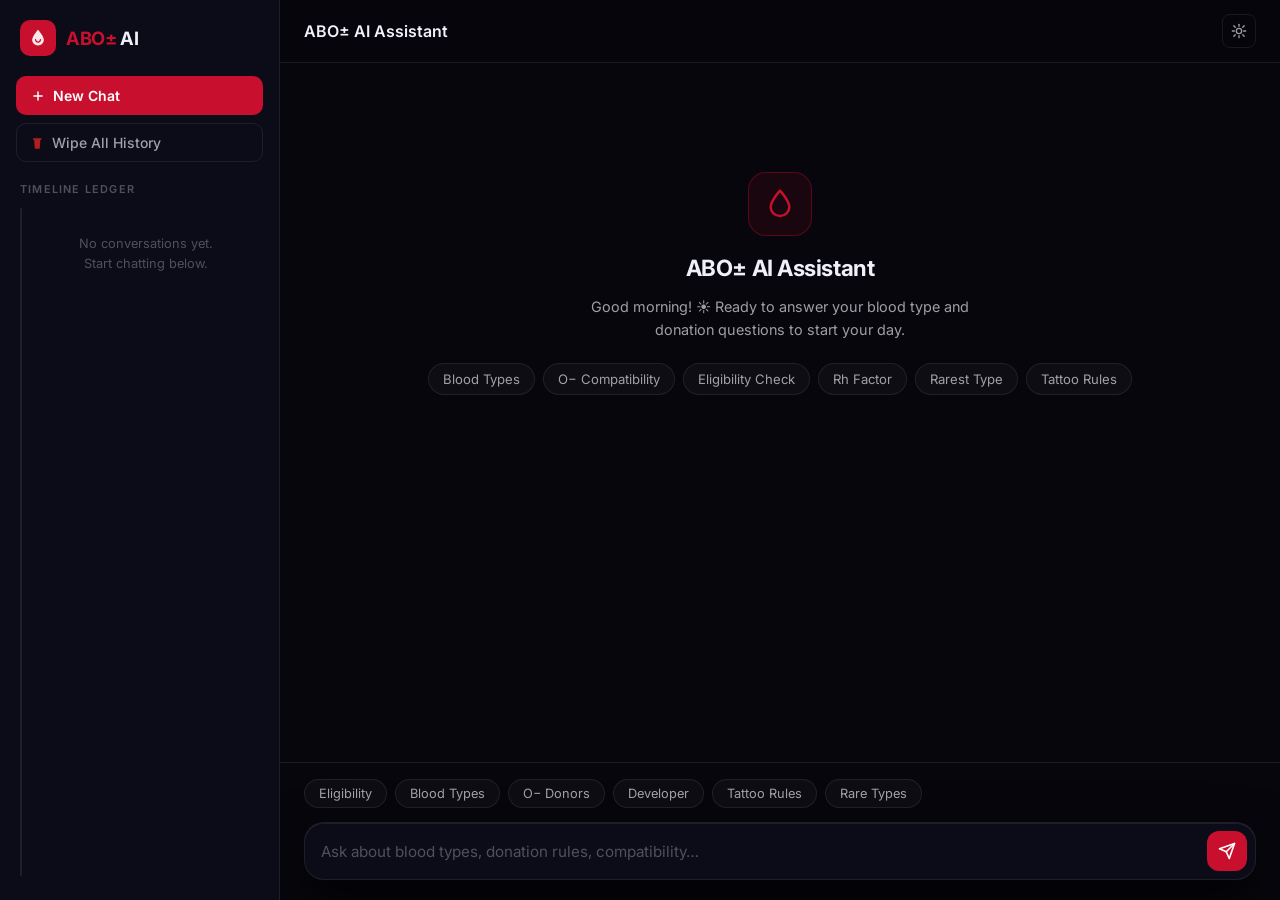
==== commit e7266f43: "Fixed the bug" ====
--- a/aboAI.html
+++ b/aboAI.html
@@ -2,7 +2,11 @@
 <html lang="en" data-theme="dark">
 <head>
     <meta charset="UTF-8">
-    <meta name="viewport" content="width=device-width, initial-scale=1.0, maximum-scale=1.0">
+    <!-- Critical: interactive-widget keeps the layout stable when keyboard appears -->
+    <meta name="viewport" content="width=device-width, initial-scale=1.0, maximum-scale=1.0, user-scalable=no, viewport-fit=cover, interactive-widget=resizes-content">
+    <meta name="mobile-web-app-capable" content="yes">
+    <meta name="apple-mobile-web-app-capable" content="yes">
+    <meta name="apple-mobile-web-app-status-bar-style" content="black-translucent">
     <title>ABO± AI</title>
     <link href="https://fonts.googleapis.com/css2?family=Inter:wght@300;400;500;600;700&display=swap" rel="stylesheet">
     <script>
@@ -16,9 +20,9 @@
     <link rel="stylesheet" href="abostyles.css">
 </head>
 <body>
- 
+
 <div class="sidebar-overlay" id="sidebarOverlay"></div>
- 
+
 <div class="sidebar" id="sidebar">
     <div class="logo-wrap">
         <div class="logo-mark">
@@ -29,7 +33,7 @@
         </div>
         <span class="logo-name"><span>ABO±</span> AI</span>
     </div>
- 
+
     <div class="sidebar-actions">
         <button class="btn btn-primary" onclick="startNewChat()">
             <svg width="14" height="14" viewBox="0 0 24 24" fill="none" stroke="currentColor" stroke-width="2.5" stroke-linecap="round" stroke-linejoin="round"><line x1="12" y1="5" x2="12" y2="19"/><line x1="5" y1="12" x2="19" y2="12"/></svg>
@@ -44,13 +48,13 @@
             Wipe All History
         </button>
     </div>
- 
+
     <div class="section-label">Timeline Ledger</div>
     <div class="history-container" id="historyContainer">
         <div class="history-empty" id="historyEmpty">No conversations yet.<br>Start chatting below.</div>
     </div>
 </div>
- 
+
 <div class="main-chat">
     <div class="header">
         <button class="mobile-menu-toggle" id="menuToggle" aria-label="Open sidebar">
@@ -71,7 +75,7 @@
             </button>
         </div>
     </div>
- 
+
     <div class="chat-window" id="chatWindow">
         <div class="welcome-screen" id="welcomeScreen">
             <div class="welcome-icon">
@@ -91,18 +95,18 @@
             </div>
         </div>
     </div>
- 
+
     <div class="input-area">
         <div class="quick-actions">
             <button class="quick-btn" onclick="sendQuickMessage('Am I eligible to donate blood?')">Eligibility</button>
             <button class="quick-btn" onclick="sendQuickMessage('What blood types exist?')">Blood Types</button>
             <button class="quick-btn" onclick="sendQuickMessage('Who can receive O negative blood?')">O− Donors</button>
-            <button class="quick-btn" onclick="sendQuickMessage('What is the universal donor?')">Universal Donor</button>
+            <button class="quick-btn" onclick="sendQuickMessage('Who is your developer?')">Developer</button>
             <button class="quick-btn" onclick="sendQuickMessage('Can I donate after a tattoo?')">Tattoo Rules</button>
             <button class="quick-btn" onclick="sendQuickMessage('What is the rarest blood type?')">Rare Types</button>
         </div>
         <div class="input-box">
-            <input type="text" id="userInput" placeholder="Ask about blood types, donation rules, compatibility…" autocomplete="off" onkeypress="handleEnter(event)">
+            <input type="text" id="userInput" placeholder="Ask about blood types, donation rules, compatibility…" autocomplete="off" onkeypress="handleEnter(event)" enterkeyhint="send">
             <button class="send-btn" onclick="processUserInput()" aria-label="Send">
                 <svg viewBox="0 0 24 24" fill="none" stroke="currentColor" stroke-width="2.2" stroke-linecap="round" stroke-linejoin="round">
                     <line x1="22" y1="2" x2="11" y2="13"/>
@@ -112,8 +116,7 @@
         </div>
     </div>
 </div>
- 
+
 <script src="aboscript.js"></script>
 </body>
-</html>
- 
+</html>
--- a/abostyles.css
+++ b/abostyles.css
@@ -500,7 +500,7 @@
  
     .header { padding: 12px 16px; }
     .chat-window { padding: 16px; gap: 12px; }
-    .input-area { padding: 12px 14px 16px; }
+    .input-area { padding: 12px 14px 16px; margin-bottom: 60px;}
     .message { max-width: 90%; font-size: 0.875rem; }
     .quick-actions { margin-bottom: 10px; }
 }
